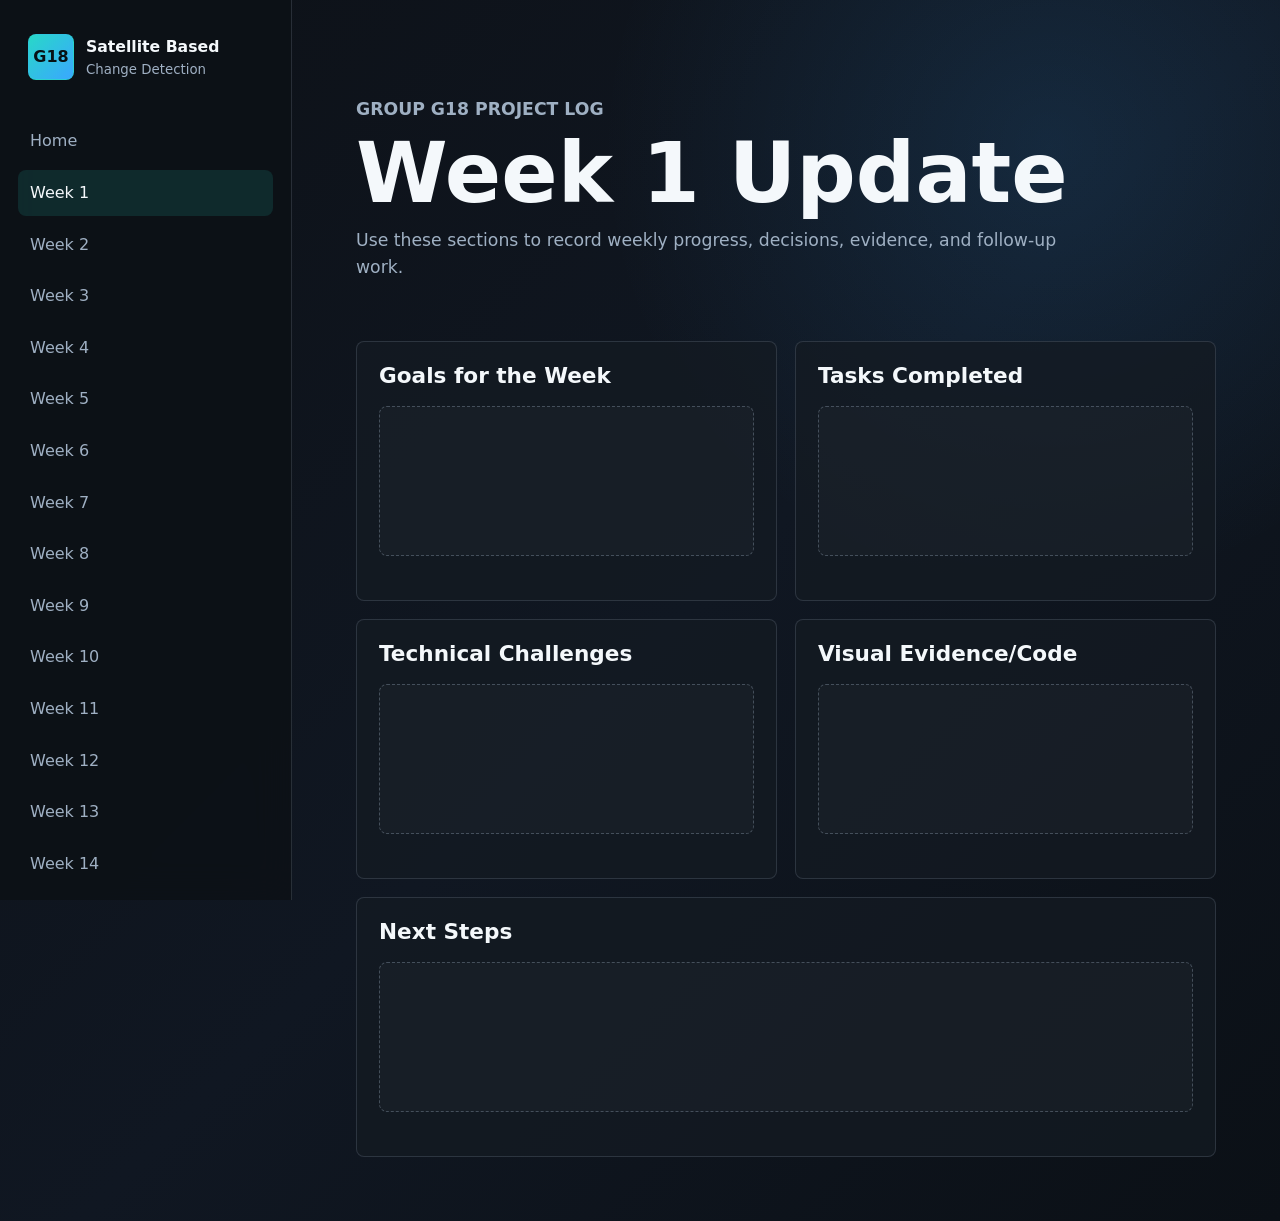
==== weeks/week1.html @ 3c1f6ce9 "Initial commit" ====
<!DOCTYPE html>
<html lang="en">
<head>
  <meta charset="UTF-8">
  <meta name="viewport" content="width=device-width, initial-scale=1.0">
  <title>Week 1 Update | Group G18</title>
  <link rel="stylesheet" href="../style.css">
</head>
<body>
  <aside class="sidebar">
    <a class="brand" href="../index.html" aria-label="Go to homepage">
      <span class="brand-mark">G18</span>
      <span>
        <strong>Satellite Based</strong>
        <small>Change Detection</small>
      </span>
    </a>

    <nav class="site-nav" aria-label="Primary navigation">
      <a href="../index.html">Home</a>
      <a class="active" href="week1.html">Week 1</a>
      <a href="week2.html">Week 2</a>
      <a href="week3.html">Week 3</a>
      <a href="week4.html">Week 4</a>
      <a href="week5.html">Week 5</a>
      <a href="week6.html">Week 6</a>
      <a href="week7.html">Week 7</a>
      <a href="week8.html">Week 8</a>
      <a href="week9.html">Week 9</a>
      <a href="week10.html">Week 10</a>
      <a href="week11.html">Week 11</a>
      <a href="week12.html">Week 12</a>
      <a href="week13.html">Week 13</a>
      <a href="week14.html">Week 14</a>
    </nav>
  </aside>

  <main class="page-shell">
    <header class="week-hero">
      <p class="eyebrow">Group G18 Project Log</p>
      <h1>Week 1 Update</h1>
      <p>Use these sections to record weekly progress, decisions, evidence, and follow-up work.</p>
    </header>

    <section class="update-grid" aria-label="Weekly update sections">
      <article class="update-card">
        <h2>Goals for the Week</h2>
        <div class="empty-area"></div>
      </article>

      <article class="update-card">
        <h2>Tasks Completed</h2>
        <div class="empty-area"></div>
      </article>

      <article class="update-card">
        <h2>Technical Challenges</h2>
        <div class="empty-area"></div>
      </article>

      <article class="update-card">
        <h2>Visual Evidence/Code</h2>
        <div class="empty-area"></div>
      </article>

      <article class="update-card wide-card">
        <h2>Next Steps</h2>
        <div class="empty-area"></div>
      </article>
    </section>
  </main>

  <script>
    document.documentElement.classList.add('js-enabled');
  </script>
</body>
</html>
---- style.css ----
:root {
  --bg: #0d1117;
  --panel: #151b23;
  --panel-strong: #1c2430;
  --text: #f4f8fb;
  --muted: #9fb0c3;
  --line: rgba(148, 163, 184, 0.2);
  --accent: #28d8c8;
  --accent-2: #3aa7ff;
  --accent-soft: rgba(40, 216, 200, 0.12);
  --shadow: 0 22px 80px rgba(0, 0, 0, 0.34);
  --sidebar-width: 292px;
}

* {
  box-sizing: border-box;
}

html {
  scroll-behavior: smooth;
}

body {
  margin: 0;
  min-height: 100vh;
  font-family: Inter, ui-sans-serif, system-ui, -apple-system, BlinkMacSystemFont, "Segoe UI", sans-serif;
  line-height: 1.6;
  color: var(--text);
  background:
    radial-gradient(circle at 82% 12%, rgba(58, 167, 255, 0.13), transparent 28rem),
    linear-gradient(135deg, #0d1117 0%, #101722 52%, #0b1016 100%);
}

a {
  color: inherit;
  text-decoration: none;
}

.sidebar {
  position: fixed;
  inset: 0 auto 0 0;
  z-index: 10;
  width: var(--sidebar-width);
  padding: 24px 18px;
  overflow-y: auto;
  border-right: 1px solid var(--line);
  background: rgba(13, 17, 23, 0.94);
  backdrop-filter: blur(18px);
}

.brand {
  display: flex;
  align-items: center;
  gap: 12px;
  margin-bottom: 28px;
  padding: 10px;
}

.brand-mark {
  display: grid;
  width: 46px;
  height: 46px;
  place-items: center;
  border: 1px solid rgba(40, 216, 200, 0.45);
  border-radius: 8px;
  color: #071115;
  background: linear-gradient(135deg, var(--accent), var(--accent-2));
  font-weight: 800;
}

.brand strong,
.brand small {
  display: block;
}

.brand strong {
  font-size: 0.98rem;
}

.brand small {
  color: var(--muted);
}

.site-nav {
  display: grid;
  gap: 6px;
}

.site-nav a {
  border-radius: 8px;
  padding: 10px 12px;
  color: var(--muted);
  transition: background 180ms ease, color 180ms ease, transform 180ms ease;
}

.site-nav a:hover,
.site-nav a:focus-visible,
.site-nav a.active {
  color: var(--text);
  background: var(--accent-soft);
  outline: none;
}

.site-nav a:hover {
  transform: translateX(2px);
}

.page-shell {
  width: min(1160px, calc(100% - var(--sidebar-width)));
  margin-left: var(--sidebar-width);
  padding: 48px clamp(22px, 5vw, 72px) 64px;
}

.hero-section {
  display: grid;
  grid-template-columns: minmax(0, 1.25fr) minmax(280px, 0.75fr);
  align-items: center;
  min-height: 84vh;
  gap: clamp(28px, 5vw, 68px);
}

.eyebrow {
  margin: 0 0 10px;
  color: var(--accent);
  font-size: 0.78rem;
  font-weight: 800;
  text-transform: uppercase;
}

h1,
h2,
h3,
p {
  margin-top: 0;
}

h1 {
  max-width: 880px;
  margin-bottom: 20px;
  font-size: clamp(3rem, 8vw, 6.8rem);
  line-height: 0.95;
  letter-spacing: 0;
}

h2 {
  margin-bottom: 16px;
  font-size: clamp(1.85rem, 4vw, 3rem);
  line-height: 1.1;
  letter-spacing: 0;
}

h3 {
  margin-bottom: 12px;
  font-size: 1rem;
  letter-spacing: 0;
}

.hero-summary,
.lead-text {
  max-width: 830px;
  color: #d3dde8;
  font-size: clamp(1.05rem, 2vw, 1.24rem);
}

.hero-meta {
  display: flex;
  flex-wrap: wrap;
  gap: 10px;
  margin-top: 28px;
}

.hero-meta span {
  border: 1px solid var(--line);
  border-radius: 999px;
  padding: 8px 12px;
  color: var(--text);
  background: rgba(255, 255, 255, 0.04);
}

.project-visual {
  position: relative;
  display: grid;
  min-height: 420px;
  overflow: hidden;
  place-items: center;
  border: 1px solid rgba(40, 216, 200, 0.28);
  border-radius: 8px;
  background:
    linear-gradient(135deg, rgba(40, 216, 200, 0.11), rgba(58, 167, 255, 0.08)),
    #101822;
  box-shadow: var(--shadow);
}

.project-visual span {
  position: relative;
  z-index: 2;
  color: rgba(244, 248, 251, 0.9);
  font-size: clamp(3rem, 10vw, 6rem);
  font-weight: 900;
}

.orbit-line {
  position: absolute;
  width: 72%;
  aspect-ratio: 1;
  border: 1px solid rgba(40, 216, 200, 0.5);
  border-radius: 50%;
  transform: rotate(-18deg) scaleY(0.42);
}

.scan-grid {
  position: absolute;
  inset: 0;
  background-image:
    linear-gradient(rgba(58, 167, 255, 0.13) 1px, transparent 1px),
    linear-gradient(90deg, rgba(58, 167, 255, 0.13) 1px, transparent 1px);
  background-size: 34px 34px;
  mask-image: linear-gradient(to bottom, transparent 0%, black 28%, black 72%, transparent 100%);
}

.hero-photo {
  display: block;
  width: 100%;
  min-height: 420px;
  max-height: 560px;
  object-fit: cover;
  border: 1px solid rgba(40, 216, 200, 0.28);
  border-radius: 8px;
  background: rgba(255, 255, 255, 0.03);
  box-shadow: var(--shadow);
}

.content-section {
  padding: 64px 0;
  border-top: 1px solid var(--line);
}

.personal-section {
  padding-top: 72px;
}

.profile-layout {
  display: block;
  border: 1px solid var(--line);
  border-radius: 8px;
  padding: clamp(20px, 4vw, 36px);
  background: rgba(21, 27, 35, 0.68);
}

.profile-image-placeholder {
  display: grid;
  min-height: 320px;
  place-items: center;
  border: 1px dashed rgba(40, 216, 200, 0.58);
  border-radius: 8px;
  background:
    linear-gradient(135deg, rgba(40, 216, 200, 0.12), rgba(58, 167, 255, 0.08)),
    rgba(255, 255, 255, 0.03);
}

.profile-image-placeholder span {
  color: var(--muted);
  font-weight: 800;
  text-transform: uppercase;
}

.profile-copy h2 {
  margin-bottom: 18px;
}

.project-meta {
  margin-top: 26px;
}

.section-heading {
  max-width: 760px;
  margin-bottom: 28px;
}

.info-grid,
.update-grid {
  display: grid;
  grid-template-columns: repeat(2, minmax(0, 1fr));
  gap: 18px;
}

.info-card,
.update-card {
  min-height: 150px;
  border: 1px solid var(--line);
  border-radius: 8px;
  padding: 22px;
  background: rgba(21, 27, 35, 0.76);
}

.info-card p,
.info-card ul {
  margin: 0;
}

.info-card ul {
  padding-left: 20px;
}

.info-card li + li {
  margin-top: 6px;
}

.info-card small {
  color: var(--muted);
}

.timeline {
  position: relative;
  display: grid;
  gap: 14px;
}

.timeline-item {
  position: relative;
  display: grid;
  grid-template-columns: 132px minmax(0, 1fr);
  gap: 18px;
  align-items: start;
  border: 1px solid var(--line);
  border-radius: 8px;
  padding: 18px;
  background: rgba(21, 27, 35, 0.72);
}

.week-label {
  display: inline-flex;
  width: fit-content;
  border-radius: 999px;
  padding: 7px 11px;
  color: #061115;
  background: var(--accent);
  font-weight: 800;
}

.timeline-item p {
  margin: 0;
  color: #dce6ef;
}

.week-hero {
  padding: 48px 0 42px;
}

.week-hero h1 {
  margin-bottom: 14px;
  font-size: clamp(2.5rem, 7vw, 5.2rem);
}

.week-hero p {
  max-width: 720px;
  color: var(--muted);
  font-size: 1.08rem;
}

.update-card {
  min-height: 260px;
}

.update-card h2 {
  margin-bottom: 18px;
  font-size: 1.35rem;
}

.empty-area {
  min-height: 150px;
  border: 1px dashed rgba(159, 176, 195, 0.34);
  border-radius: 8px;
  background: rgba(255, 255, 255, 0.025);
}

.wide-card {
  grid-column: 1 / -1;
}

@media (max-width: 940px) {
  .sidebar {
    position: sticky;
    top: 0;
    width: 100%;
    max-height: 42vh;
    padding: 14px;
    border-right: 0;
    border-bottom: 1px solid var(--line);
  }

  .brand {
    margin-bottom: 12px;
  }

  .site-nav {
    display: flex;
    overflow-x: auto;
    padding-bottom: 4px;
    scrollbar-width: thin;
  }

  .site-nav a {
    flex: 0 0 auto;
    white-space: nowrap;
  }

  .site-nav a:hover {
    transform: none;
  }

  .page-shell {
    width: 100%;
    margin-left: 0;
    padding: 28px 18px 48px;
  }

  .hero-section {
    grid-template-columns: 1fr;
    min-height: auto;
    padding: 42px 0;
  }

  .project-visual,
  .hero-photo {
    min-height: 300px;
  }
}

@media (max-width: 680px) {
  .brand-mark {
    width: 40px;
    height: 40px;
  }

  h1 {
    font-size: clamp(2.55rem, 17vw, 4.4rem);
  }

  .content-section {
    padding: 44px 0;
  }

  .info-grid,
  .update-grid {
    grid-template-columns: 1fr;
  }

  .timeline-item {
    grid-template-columns: 1fr;
    gap: 12px;
  }

  .update-card {
    min-height: 220px;
  }
}
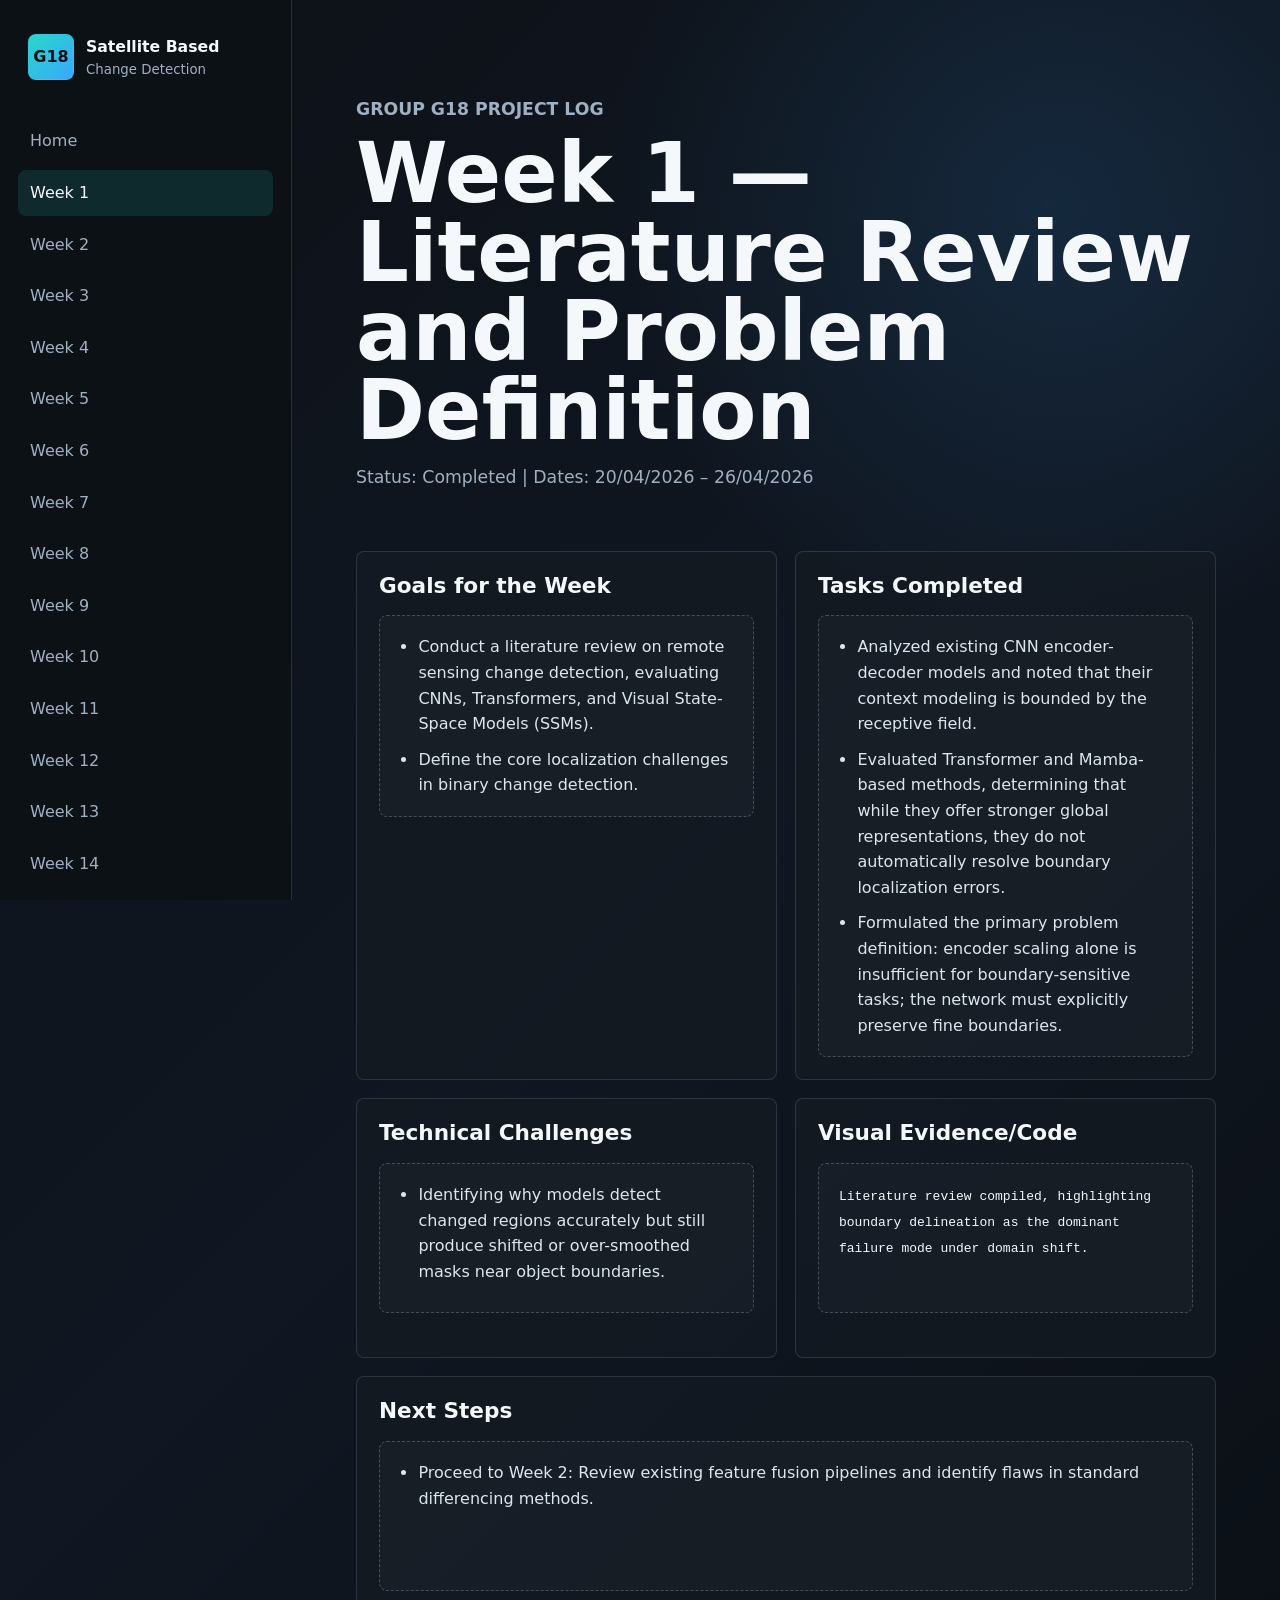
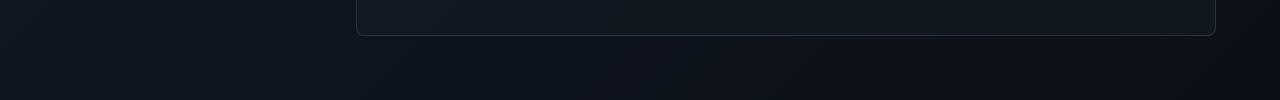
==== commit b8f29204: "Integrate MambaRefine-CD paper methodology into Weeks 1-3" ====
--- a/weeks/week1.html
+++ b/weeks/week1.html
@@ -3,7 +3,7 @@
 <head>
   <meta charset="UTF-8">
   <meta name="viewport" content="width=device-width, initial-scale=1.0">
-  <title>Week 1 Update | Group G18</title>
+  <title>Week 1 - Literature Review and Problem Definition | Group G18</title>
   <link rel="stylesheet" href="../style.css">
 </head>
 <body>
@@ -38,34 +38,55 @@
   <main class="page-shell">
     <header class="week-hero">
       <p class="eyebrow">Group G18 Project Log</p>
-      <h1>Week 1 Update</h1>
-      <p>Use these sections to record weekly progress, decisions, evidence, and follow-up work.</p>
+      <h1>Week 1 &mdash; Literature Review and Problem Definition</h1>
+      <p>Status: Completed | Dates: 20/04/2026 &ndash; 26/04/2026</p>
     </header>
 
     <section class="update-grid" aria-label="Weekly update sections">
       <article class="update-card">
         <h2>Goals for the Week</h2>
-        <div class="empty-area"></div>
+        <div class="empty-area">
+          <ul>
+            <li>Conduct a literature review on remote sensing change detection, evaluating CNNs, Transformers, and Visual State-Space Models (SSMs).</li>
+            <li>Define the core localization challenges in binary change detection.</li>
+          </ul>
+        </div>
       </article>
 
       <article class="update-card">
         <h2>Tasks Completed</h2>
-        <div class="empty-area"></div>
+        <div class="empty-area">
+          <ul>
+            <li>Analyzed existing CNN encoder-decoder models and noted that their context modeling is bounded by the receptive field.</li>
+            <li>Evaluated Transformer and Mamba-based methods, determining that while they offer stronger global representations, they do not automatically resolve boundary localization errors.</li>
+            <li>Formulated the primary problem definition: encoder scaling alone is insufficient for boundary-sensitive tasks; the network must explicitly preserve fine boundaries.</li>
+          </ul>
+        </div>
       </article>
 
       <article class="update-card">
         <h2>Technical Challenges</h2>
-        <div class="empty-area"></div>
+        <div class="empty-area">
+          <ul>
+            <li>Identifying why models detect changed regions accurately but still produce shifted or over-smoothed masks near object boundaries.</li>
+          </ul>
+        </div>
       </article>
 
       <article class="update-card">
         <h2>Visual Evidence/Code</h2>
-        <div class="empty-area"></div>
+        <div class="empty-area">
+          <p><code>Literature review compiled, highlighting boundary delineation as the dominant failure mode under domain shift.</code></p>
+        </div>
       </article>
 
       <article class="update-card wide-card">
         <h2>Next Steps</h2>
-        <div class="empty-area"></div>
+        <div class="empty-area">
+          <ul>
+            <li>Proceed to Week 2: Review existing feature fusion pipelines and identify flaws in standard differencing methods.</li>
+          </ul>
+        </div>
       </article>
     </section>
   </main>
--- a/style.css
+++ b/style.css
@@ -177,55 +177,15 @@
   background: rgba(255, 255, 255, 0.04);
 }
 
-.project-visual {
-  position: relative;
-  display: grid;
-  min-height: 420px;
-  overflow: hidden;
-  place-items: center;
-  border: 1px solid rgba(40, 216, 200, 0.28);
-  border-radius: 8px;
-  background:
-    linear-gradient(135deg, rgba(40, 216, 200, 0.11), rgba(58, 167, 255, 0.08)),
-    #101822;
-  box-shadow: var(--shadow);
-}
-
-.project-visual span {
-  position: relative;
-  z-index: 2;
-  color: rgba(244, 248, 251, 0.9);
-  font-size: clamp(3rem, 10vw, 6rem);
-  font-weight: 900;
-}
-
-.orbit-line {
-  position: absolute;
-  width: 72%;
-  aspect-ratio: 1;
-  border: 1px solid rgba(40, 216, 200, 0.5);
-  border-radius: 50%;
-  transform: rotate(-18deg) scaleY(0.42);
-}
-
-.scan-grid {
-  position: absolute;
-  inset: 0;
-  background-image:
-    linear-gradient(rgba(58, 167, 255, 0.13) 1px, transparent 1px),
-    linear-gradient(90deg, rgba(58, 167, 255, 0.13) 1px, transparent 1px);
-  background-size: 34px 34px;
-  mask-image: linear-gradient(to bottom, transparent 0%, black 28%, black 72%, transparent 100%);
-}
-
-.hero-photo {
+.hero-image {
   display: block;
-  width: 100%;
-  min-height: 420px;
-  max-height: 560px;
+  width: 300px;
+  max-width: 100%;
+  height: auto;
+  justify-self: center;
   object-fit: cover;
   border: 1px solid rgba(40, 216, 200, 0.28);
-  border-radius: 8px;
+  border-radius: 12px;
   background: rgba(255, 255, 255, 0.03);
   box-shadow: var(--shadow);
 }
@@ -241,30 +201,14 @@
 
 .profile-layout {
   display: block;
+  max-width: 860px;
   border: 1px solid var(--line);
   border-radius: 8px;
   padding: clamp(20px, 4vw, 36px);
   background: rgba(21, 27, 35, 0.68);
 }
 
-.profile-image-placeholder {
-  display: grid;
-  min-height: 320px;
-  place-items: center;
-  border: 1px dashed rgba(40, 216, 200, 0.58);
-  border-radius: 8px;
-  background:
-    linear-gradient(135deg, rgba(40, 216, 200, 0.12), rgba(58, 167, 255, 0.08)),
-    rgba(255, 255, 255, 0.03);
-}
-
-.profile-image-placeholder span {
-  color: var(--muted);
-  font-weight: 800;
-  text-transform: uppercase;
-}
-
-.profile-copy h2 {
+.profile-layout h2 {
   margin-bottom: 18px;
 }
 
@@ -371,7 +315,27 @@
   min-height: 150px;
   border: 1px dashed rgba(159, 176, 195, 0.34);
   border-radius: 8px;
+  padding: 18px 20px;
+  color: #dce6ef;
   background: rgba(255, 255, 255, 0.025);
+}
+
+.empty-area ul {
+  margin: 0;
+  padding-left: 1.15rem;
+}
+
+.empty-area li + li {
+  margin-top: 10px;
+}
+
+.empty-area p {
+  margin: 0;
+}
+
+.empty-area code {
+  color: var(--text);
+  white-space: normal;
 }
 
 .wide-card {
@@ -421,9 +385,8 @@
     padding: 42px 0;
   }
 
-  .project-visual,
-  .hero-photo {
-    min-height: 300px;
+  .hero-image {
+    justify-self: start;
   }
 }
 
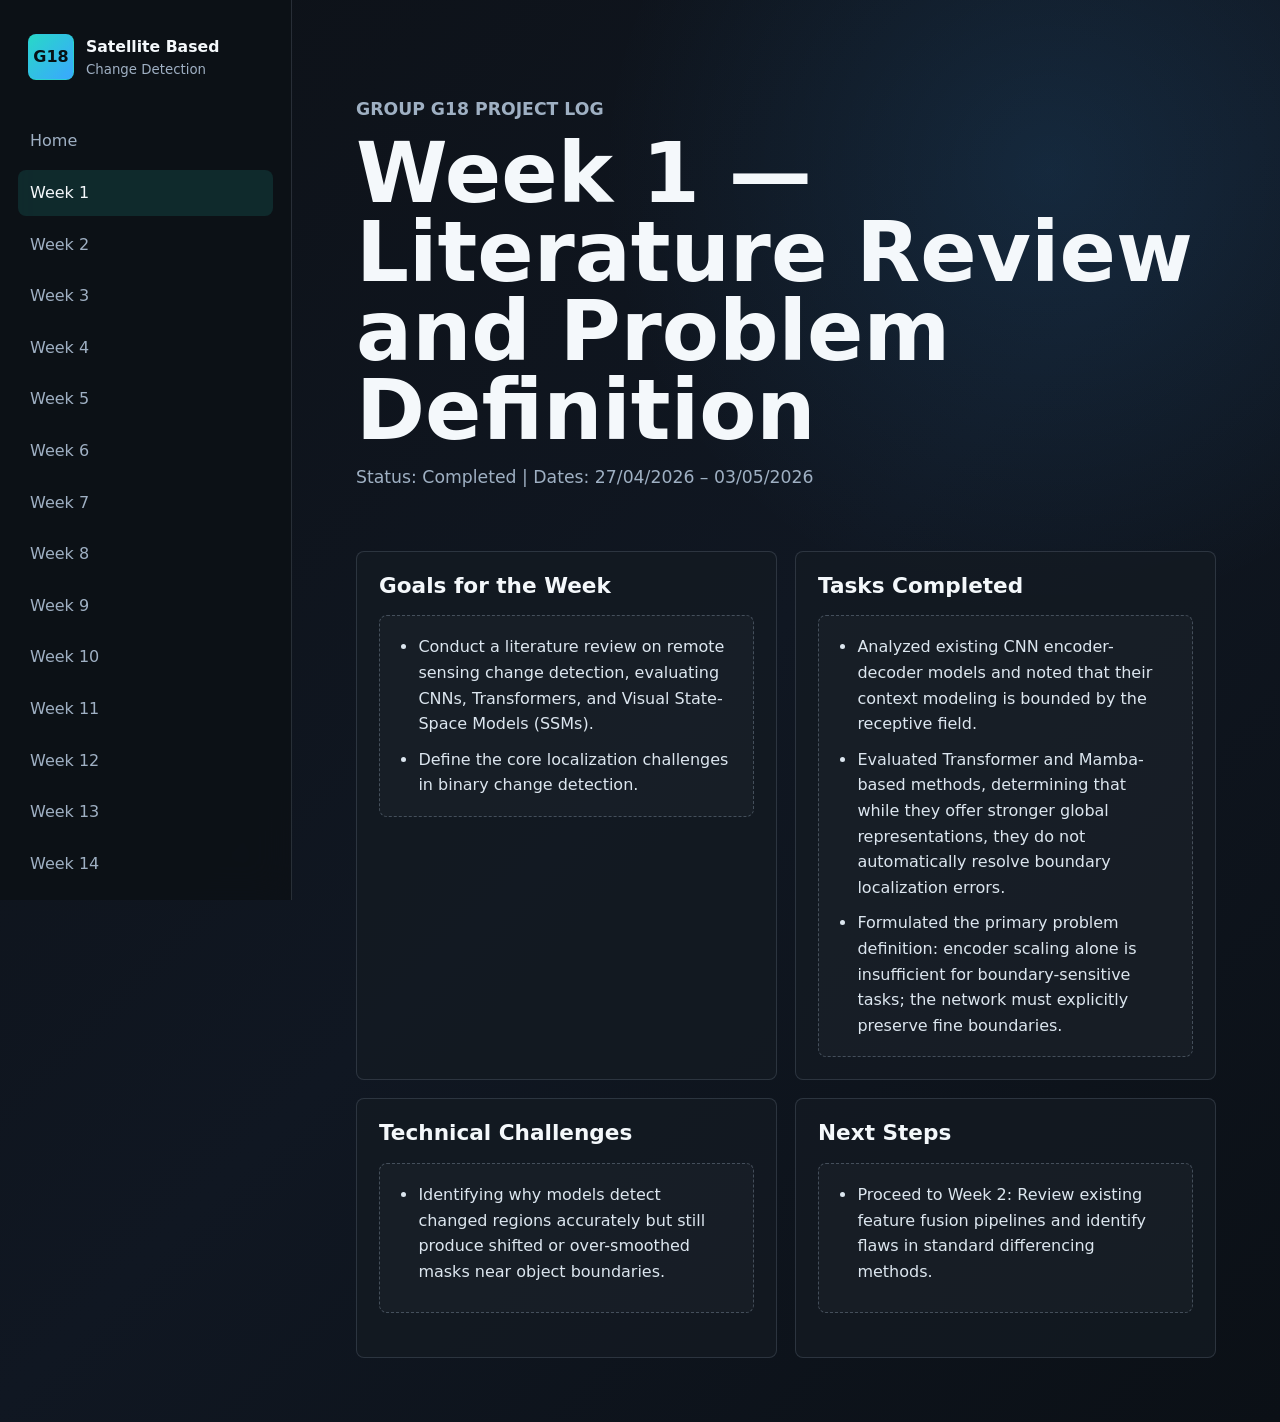
==== commit b0aa8f33: "Update timeline dates and remove visual evidence" ====
--- a/weeks/week1.html
+++ b/weeks/week1.html
@@ -39,7 +39,7 @@
     <header class="week-hero">
       <p class="eyebrow">Group G18 Project Log</p>
       <h1>Week 1 &mdash; Literature Review and Problem Definition</h1>
-      <p>Status: Completed | Dates: 20/04/2026 &ndash; 26/04/2026</p>
+      <p>Status: Completed | Dates: 27/04/2026 &ndash; 03/05/2026</p>
     </header>
 
     <section class="update-grid" aria-label="Weekly update sections">
@@ -74,13 +74,6 @@
       </article>
 
       <article class="update-card">
-        <h2>Visual Evidence/Code</h2>
-        <div class="empty-area">
-          <p><code>Literature review compiled, highlighting boundary delineation as the dominant failure mode under domain shift.</code></p>
-        </div>
-      </article>
-
-      <article class="update-card wide-card">
         <h2>Next Steps</h2>
         <div class="empty-area">
           <ul>
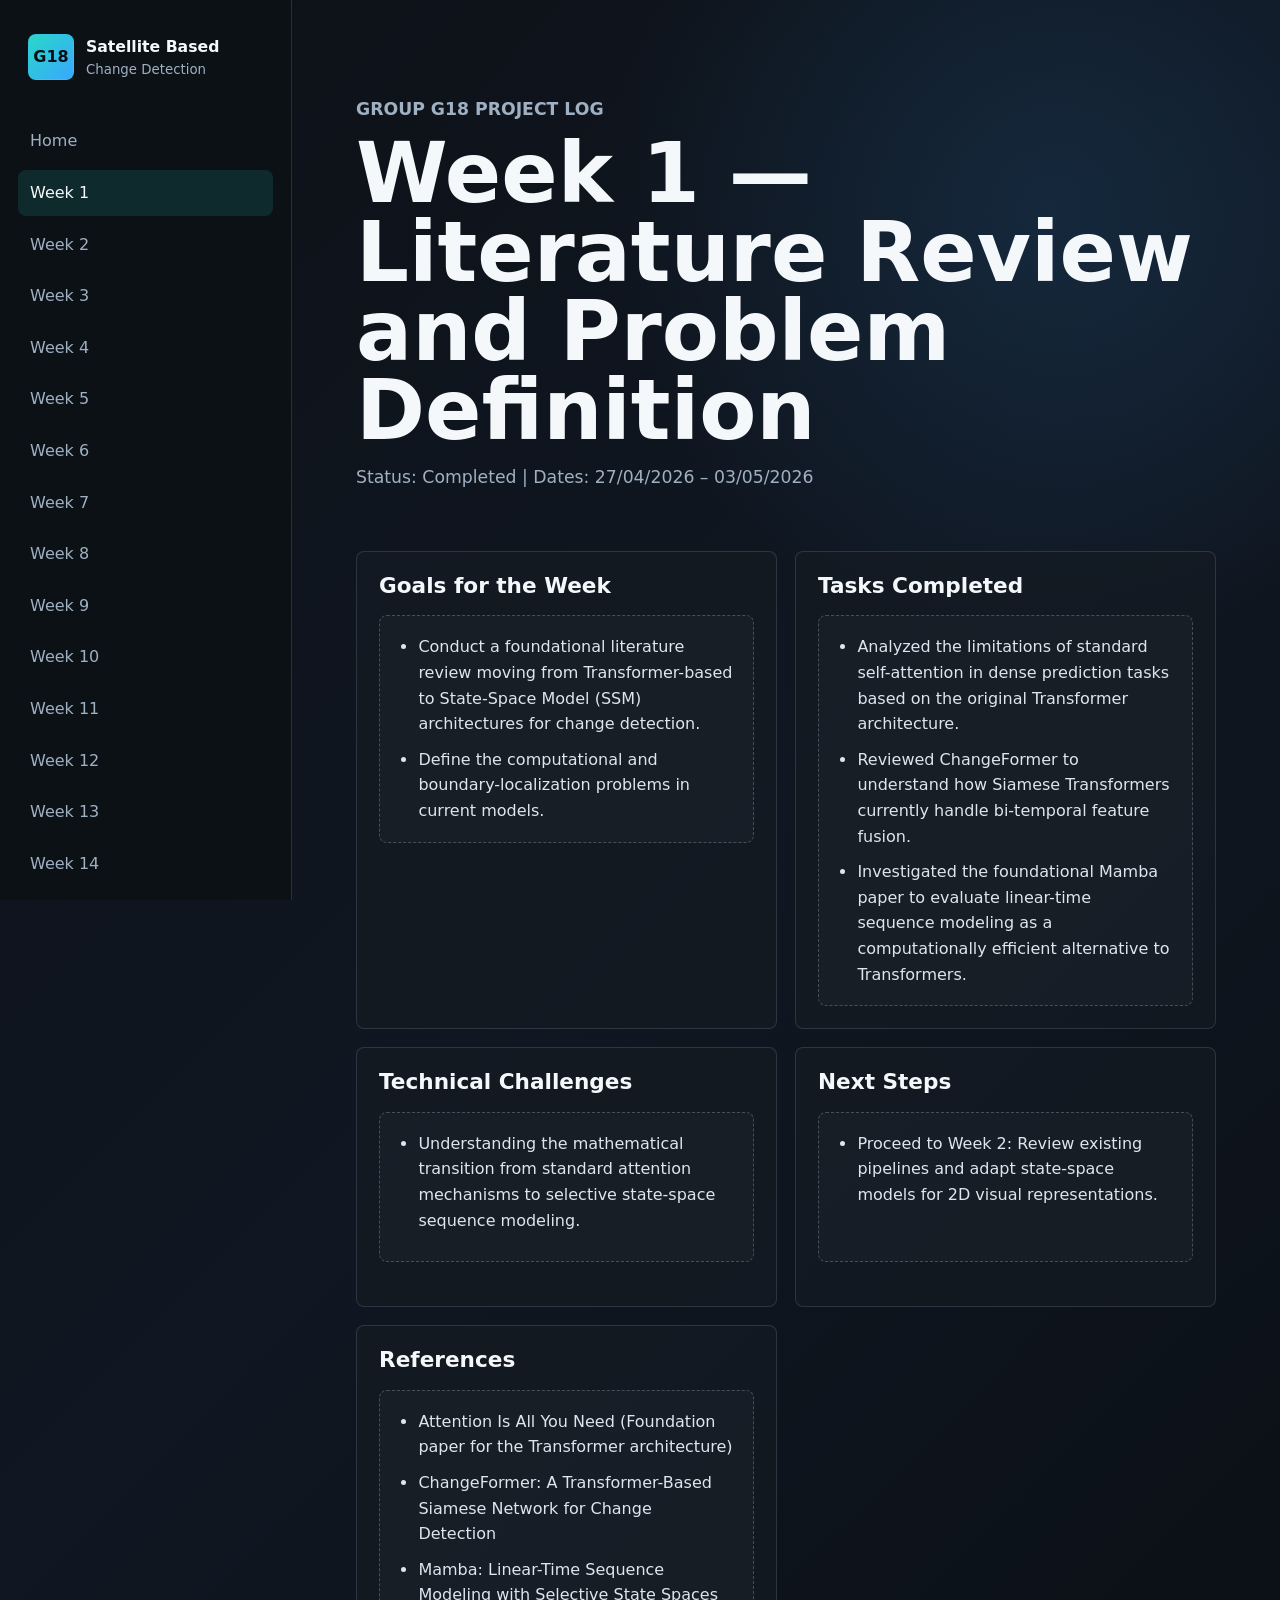
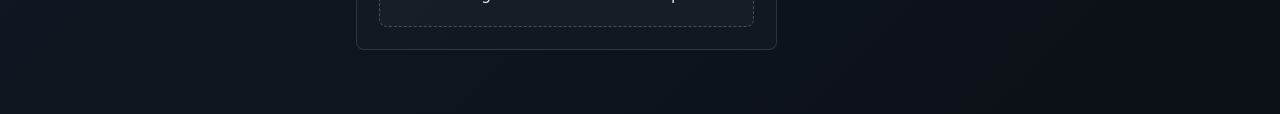
==== commit 1c725bf3: "Update Weeks 1-4 with specific paper references and tasks" ====
--- a/weeks/week1.html
+++ b/weeks/week1.html
@@ -47,8 +47,8 @@
         <h2>Goals for the Week</h2>
         <div class="empty-area">
           <ul>
-            <li>Conduct a literature review on remote sensing change detection, evaluating CNNs, Transformers, and Visual State-Space Models (SSMs).</li>
-            <li>Define the core localization challenges in binary change detection.</li>
+            <li>Conduct a foundational literature review moving from Transformer-based to State-Space Model (SSM) architectures for change detection.</li>
+            <li>Define the computational and boundary-localization problems in current models.</li>
           </ul>
         </div>
       </article>
@@ -57,9 +57,9 @@
         <h2>Tasks Completed</h2>
         <div class="empty-area">
           <ul>
-            <li>Analyzed existing CNN encoder-decoder models and noted that their context modeling is bounded by the receptive field.</li>
-            <li>Evaluated Transformer and Mamba-based methods, determining that while they offer stronger global representations, they do not automatically resolve boundary localization errors.</li>
-            <li>Formulated the primary problem definition: encoder scaling alone is insufficient for boundary-sensitive tasks; the network must explicitly preserve fine boundaries.</li>
+            <li>Analyzed the limitations of standard self-attention in dense prediction tasks based on the original Transformer architecture.</li>
+            <li>Reviewed ChangeFormer to understand how Siamese Transformers currently handle bi-temporal feature fusion.</li>
+            <li>Investigated the foundational Mamba paper to evaluate linear-time sequence modeling as a computationally efficient alternative to Transformers.</li>
           </ul>
         </div>
       </article>
@@ -68,7 +68,7 @@
         <h2>Technical Challenges</h2>
         <div class="empty-area">
           <ul>
-            <li>Identifying why models detect changed regions accurately but still produce shifted or over-smoothed masks near object boundaries.</li>
+            <li>Understanding the mathematical transition from standard attention mechanisms to selective state-space sequence modeling.</li>
           </ul>
         </div>
       </article>
@@ -77,7 +77,18 @@
         <h2>Next Steps</h2>
         <div class="empty-area">
           <ul>
-            <li>Proceed to Week 2: Review existing feature fusion pipelines and identify flaws in standard differencing methods.</li>
+            <li>Proceed to Week 2: Review existing pipelines and adapt state-space models for 2D visual representations.</li>
+          </ul>
+        </div>
+      </article>
+
+      <article class="update-card">
+        <h2>References</h2>
+        <div class="empty-area">
+          <ul>
+            <li>Attention Is All You Need (Foundation paper for the Transformer architecture)</li>
+            <li>ChangeFormer: A Transformer-Based Siamese Network for Change Detection</li>
+            <li>Mamba: Linear-Time Sequence Modeling with Selective State Spaces</li>
           </ul>
         </div>
       </article>
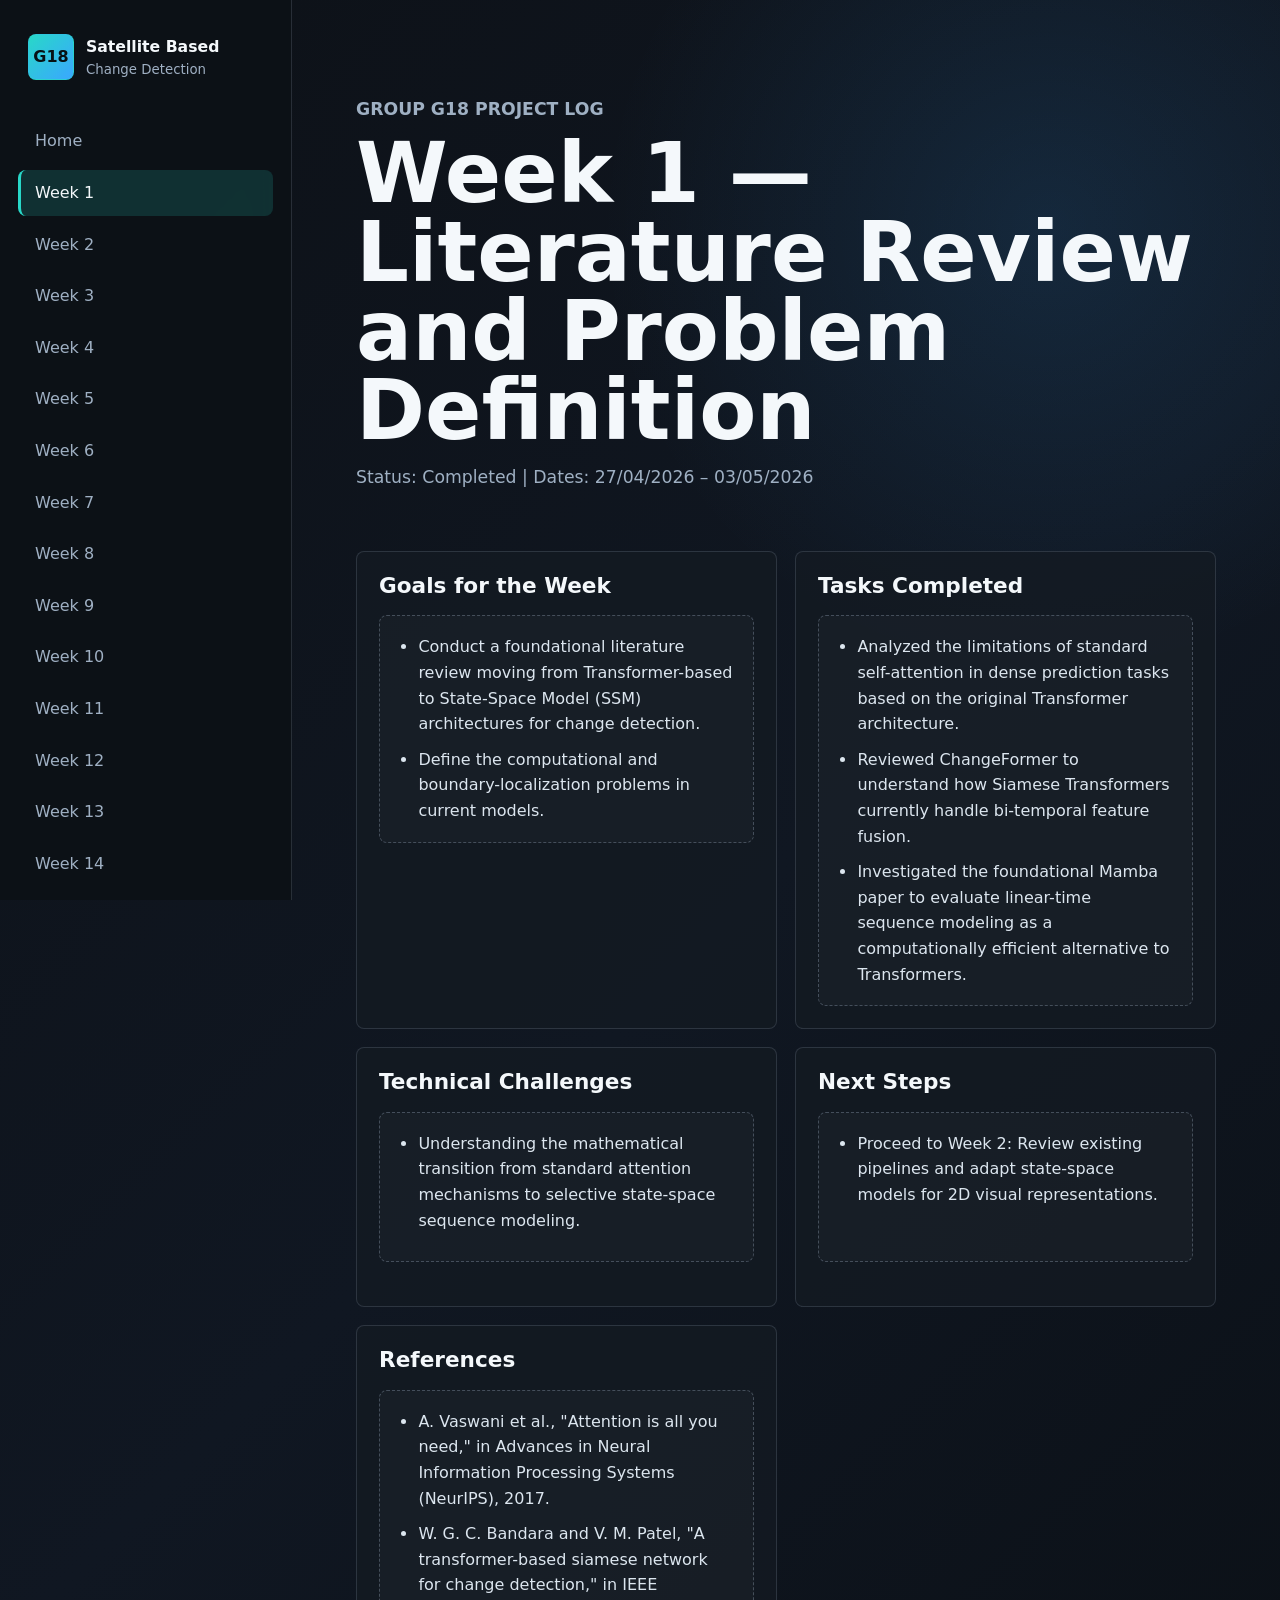
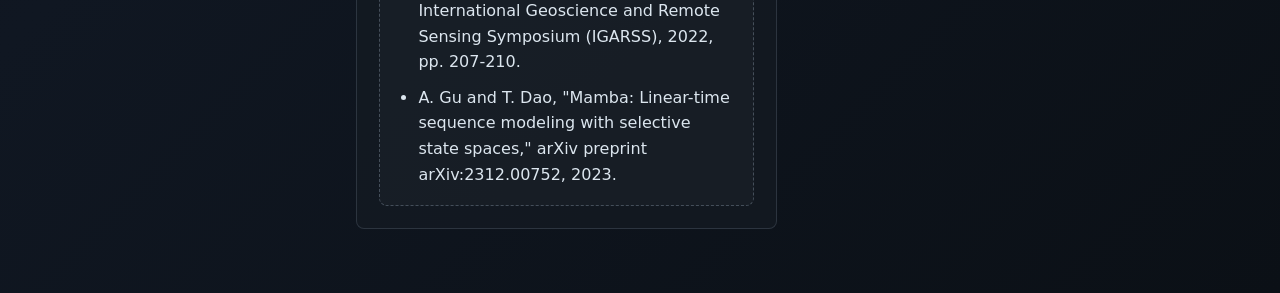
==== commit d2fe7041: "Update weekly references to formal IEEE citation style" ====
--- a/weeks/week1.html
+++ b/weeks/week1.html
@@ -86,9 +86,9 @@
         <h2>References</h2>
         <div class="empty-area">
           <ul>
-            <li>Attention Is All You Need (Foundation paper for the Transformer architecture)</li>
-            <li>ChangeFormer: A Transformer-Based Siamese Network for Change Detection</li>
-            <li>Mamba: Linear-Time Sequence Modeling with Selective State Spaces</li>
+            <li>A. Vaswani et al., "Attention is all you need," in Advances in Neural Information Processing Systems (NeurIPS), 2017.</li>
+            <li>W. G. C. Bandara and V. M. Patel, "A transformer-based siamese network for change detection," in IEEE International Geoscience and Remote Sensing Symposium (IGARSS), 2022, pp. 207-210.</li>
+            <li>A. Gu and T. Dao, "Mamba: Linear-time sequence modeling with selective state spaces," arXiv preprint arXiv:2312.00752, 2023.</li>
           </ul>
         </div>
       </article>
--- a/style.css
+++ b/style.css
@@ -20,6 +20,18 @@
   scroll-behavior: smooth;
 }
 
+@keyframes pageFadeIn {
+  from {
+    opacity: 0;
+    transform: translateY(6px);
+  }
+
+  to {
+    opacity: 1;
+    transform: translateY(0);
+  }
+}
+
 body {
   margin: 0;
   min-height: 100vh;
@@ -87,10 +99,11 @@
 }
 
 .site-nav a {
-  border-radius: 8px;
-  padding: 10px 12px;
+  border-left: 3px solid transparent;
+  border-radius: 8px;
+  padding: 10px 12px 10px 14px;
   color: var(--muted);
-  transition: background 180ms ease, color 180ms ease, transform 180ms ease;
+  transition: background 180ms ease, border-color 180ms ease, color 180ms ease, transform 180ms ease;
 }
 
 .site-nav a:hover,
@@ -101,6 +114,11 @@
   outline: none;
 }
 
+.site-nav a.active {
+  border-left-color: var(--accent);
+  background: rgba(40, 216, 200, 0.16);
+}
+
 .site-nav a:hover {
   transform: translateX(2px);
 }
@@ -109,6 +127,7 @@
   width: min(1160px, calc(100% - var(--sidebar-width)));
   margin-left: var(--sidebar-width);
   padding: 48px clamp(22px, 5vw, 72px) 64px;
+  animation: pageFadeIn 0.4s ease both;
 }
 
 .hero-section {
@@ -175,6 +194,14 @@
   padding: 8px 12px;
   color: var(--text);
   background: rgba(255, 255, 255, 0.04);
+  transition: background 0.25s ease, border-color 0.25s ease, box-shadow 0.25s ease, transform 0.25s ease;
+}
+
+.hero-meta span:hover {
+  border-color: rgba(40, 216, 200, 0.5);
+  background: rgba(40, 216, 200, 0.1);
+  box-shadow: 0 10px 28px rgba(40, 216, 200, 0.08);
+  transform: translateY(-2px);
 }
 
 .hero-image {
@@ -187,7 +214,7 @@
   border: 1px solid rgba(40, 216, 200, 0.28);
   border-radius: 12px;
   background: rgba(255, 255, 255, 0.03);
-  box-shadow: var(--shadow);
+  box-shadow: var(--shadow), 0 0 44px rgba(40, 216, 200, 0.2);
 }
 
 .content-section {
@@ -235,6 +262,14 @@
   border-radius: 8px;
   padding: 22px;
   background: rgba(21, 27, 35, 0.76);
+  transition: all 0.3s ease;
+}
+
+.info-card:hover,
+.update-card:hover {
+  border-color: rgba(40, 216, 200, 0.38);
+  box-shadow: 0 18px 42px rgba(40, 216, 200, 0.12);
+  transform: translateY(-4px);
 }
 
 .info-card p,
@@ -390,6 +425,28 @@
   }
 }
 
+@media (prefers-reduced-motion: reduce) {
+  html {
+    scroll-behavior: auto;
+  }
+
+  .page-shell,
+  .site-nav a,
+  .hero-meta span,
+  .info-card,
+  .update-card {
+    animation: none;
+    transition: none;
+  }
+
+  .site-nav a:hover,
+  .hero-meta span:hover,
+  .info-card:hover,
+  .update-card:hover {
+    transform: none;
+  }
+}
+
 @media (max-width: 680px) {
   .brand-mark {
     width: 40px;
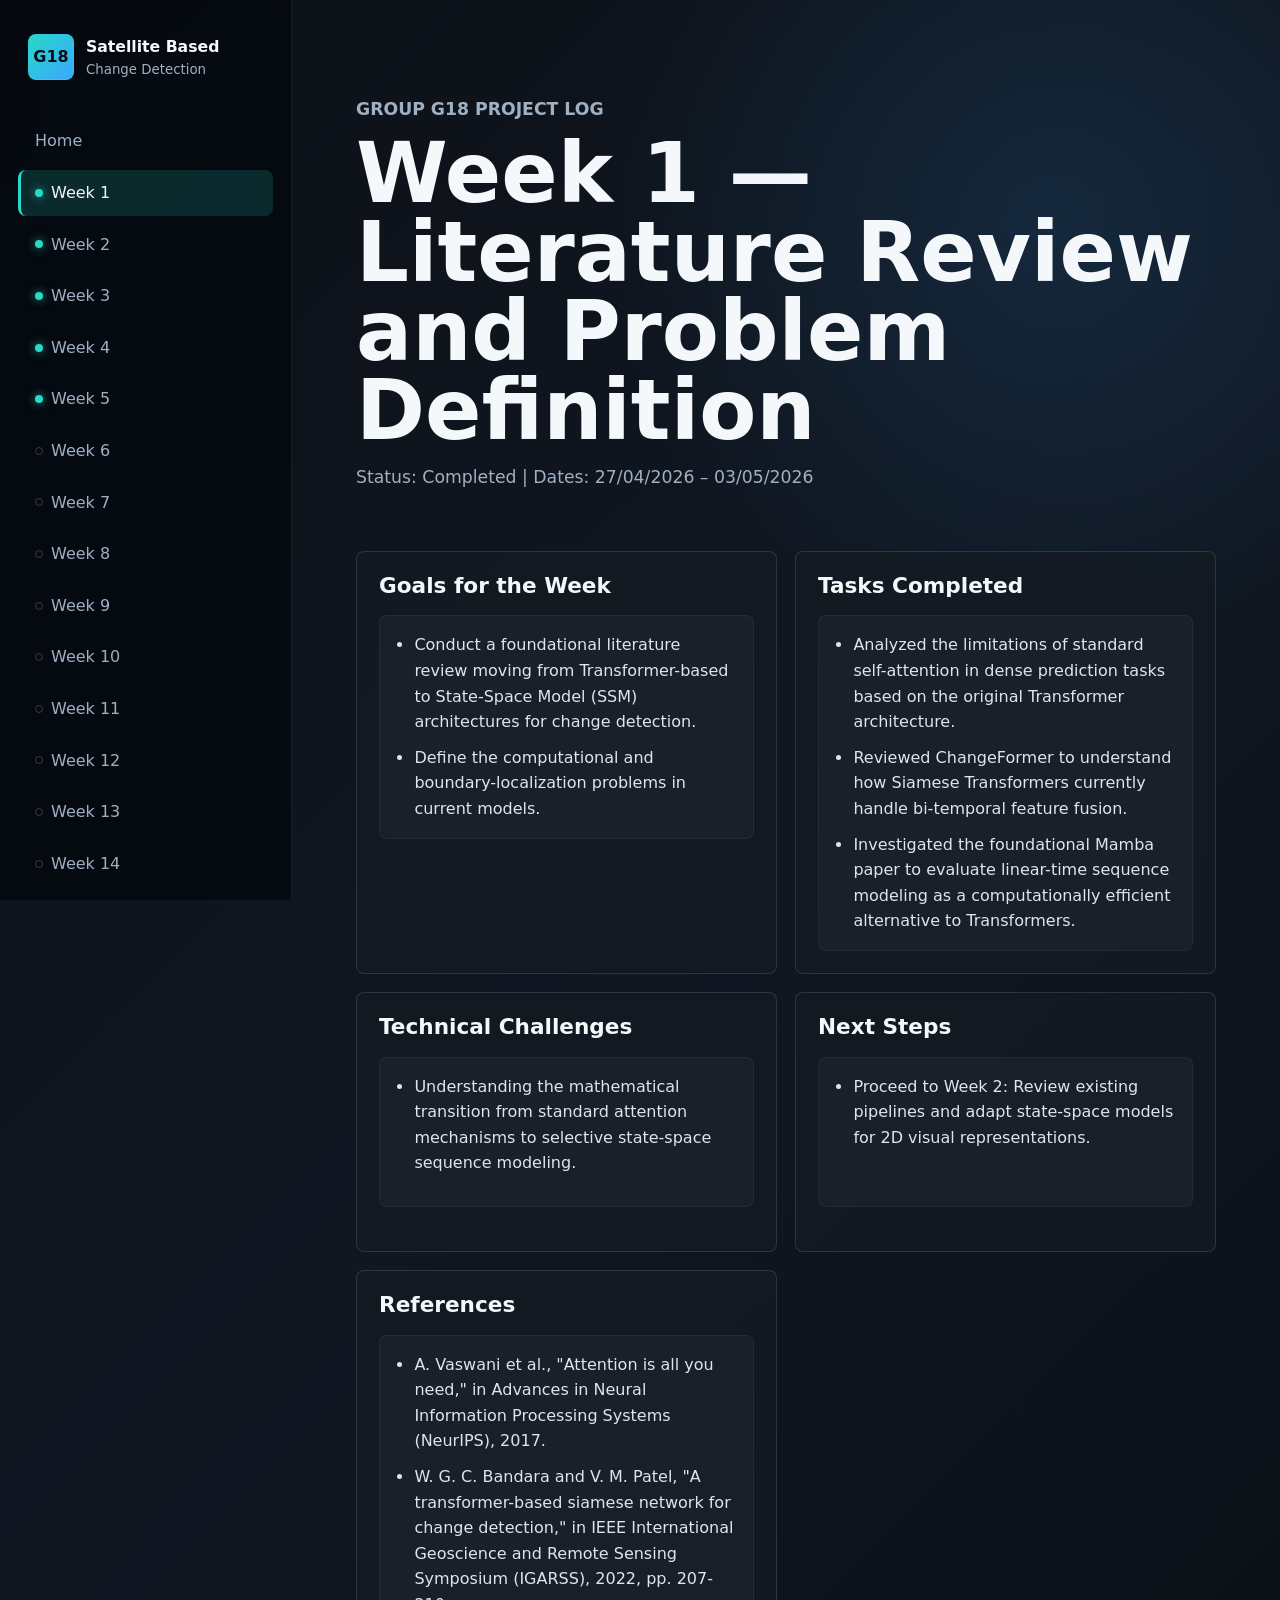
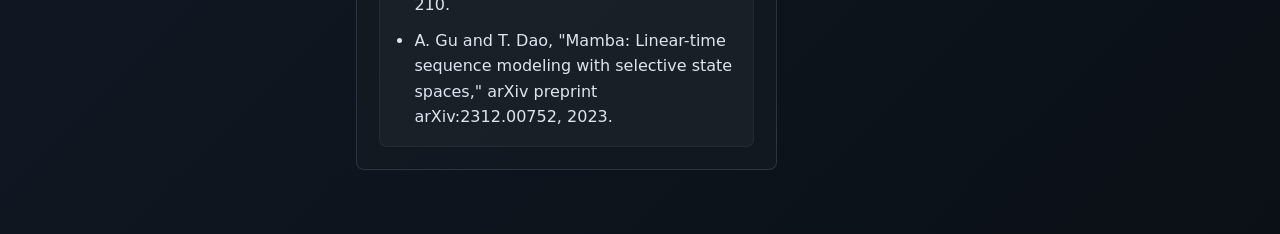
==== commit 11080f09: "Add completed/pending status dots to sidebar" ====
--- a/weeks/week1.html
+++ b/weeks/week1.html
@@ -18,20 +18,20 @@
 
     <nav class="site-nav" aria-label="Primary navigation">
       <a href="../index.html">Home</a>
-      <a class="active" href="week1.html">Week 1</a>
-      <a href="week2.html">Week 2</a>
-      <a href="week3.html">Week 3</a>
-      <a href="week4.html">Week 4</a>
-      <a href="week5.html">Week 5</a>
-      <a href="week6.html">Week 6</a>
-      <a href="week7.html">Week 7</a>
-      <a href="week8.html">Week 8</a>
-      <a href="week9.html">Week 9</a>
-      <a href="week10.html">Week 10</a>
-      <a href="week11.html">Week 11</a>
-      <a href="week12.html">Week 12</a>
-      <a href="week13.html">Week 13</a>
-      <a href="week14.html">Week 14</a>
+      <a class="active" href="week1.html"><span class="status-dot completed"></span>Week 1</a>
+      <a href="week2.html"><span class="status-dot completed"></span>Week 2</a>
+      <a href="week3.html"><span class="status-dot completed"></span>Week 3</a>
+      <a href="week4.html"><span class="status-dot completed"></span>Week 4</a>
+      <a href="week5.html"><span class="status-dot completed"></span>Week 5</a>
+      <a href="week6.html"><span class="status-dot pending"></span>Week 6</a>
+      <a href="week7.html"><span class="status-dot pending"></span>Week 7</a>
+      <a href="week8.html"><span class="status-dot pending"></span>Week 8</a>
+      <a href="week9.html"><span class="status-dot pending"></span>Week 9</a>
+      <a href="week10.html"><span class="status-dot pending"></span>Week 10</a>
+      <a href="week11.html"><span class="status-dot pending"></span>Week 11</a>
+      <a href="week12.html"><span class="status-dot pending"></span>Week 12</a>
+      <a href="week13.html"><span class="status-dot pending"></span>Week 13</a>
+      <a href="week14.html"><span class="status-dot pending"></span>Week 14</a>
     </nav>
   </aside>
 
--- a/style.css
+++ b/style.css
@@ -55,8 +55,8 @@
   width: var(--sidebar-width);
   padding: 24px 18px;
   overflow-y: auto;
-  border-right: 1px solid var(--line);
-  background: rgba(13, 17, 23, 0.94);
+  border-right: 1px solid rgba(255, 255, 255, 0.08);
+  background: rgba(6, 10, 16, 0.96);
   backdrop-filter: blur(18px);
 }
 
@@ -99,11 +99,31 @@
 }
 
 .site-nav a {
+  display: flex;
+  align-items: center;
   border-left: 3px solid transparent;
   border-radius: 8px;
   padding: 10px 12px 10px 14px;
   color: var(--muted);
   transition: background 180ms ease, border-color 180ms ease, color 180ms ease, transform 180ms ease;
+}
+
+.status-dot {
+  display: inline-block;
+  flex: 0 0 auto;
+  width: 8px;
+  height: 8px;
+  margin-right: 8px;
+  border-radius: 50%;
+}
+
+.status-dot.completed {
+  background: var(--accent);
+  box-shadow: 0 0 10px rgba(40, 216, 200, 0.72);
+}
+
+.status-dot.pending {
+  border: 1px solid rgba(255, 255, 255, 0.2);
 }
 
 .site-nav a:hover,
@@ -348,11 +368,11 @@
 
 .empty-area {
   min-height: 150px;
-  border: 1px dashed rgba(159, 176, 195, 0.34);
-  border-radius: 8px;
-  padding: 18px 20px;
+  border: 1px solid rgba(255, 255, 255, 0.05);
+  border-radius: 8px;
+  padding: 16px;
   color: #dce6ef;
-  background: rgba(255, 255, 255, 0.025);
+  background: rgba(255, 255, 255, 0.03);
 }
 
 .empty-area ul {
